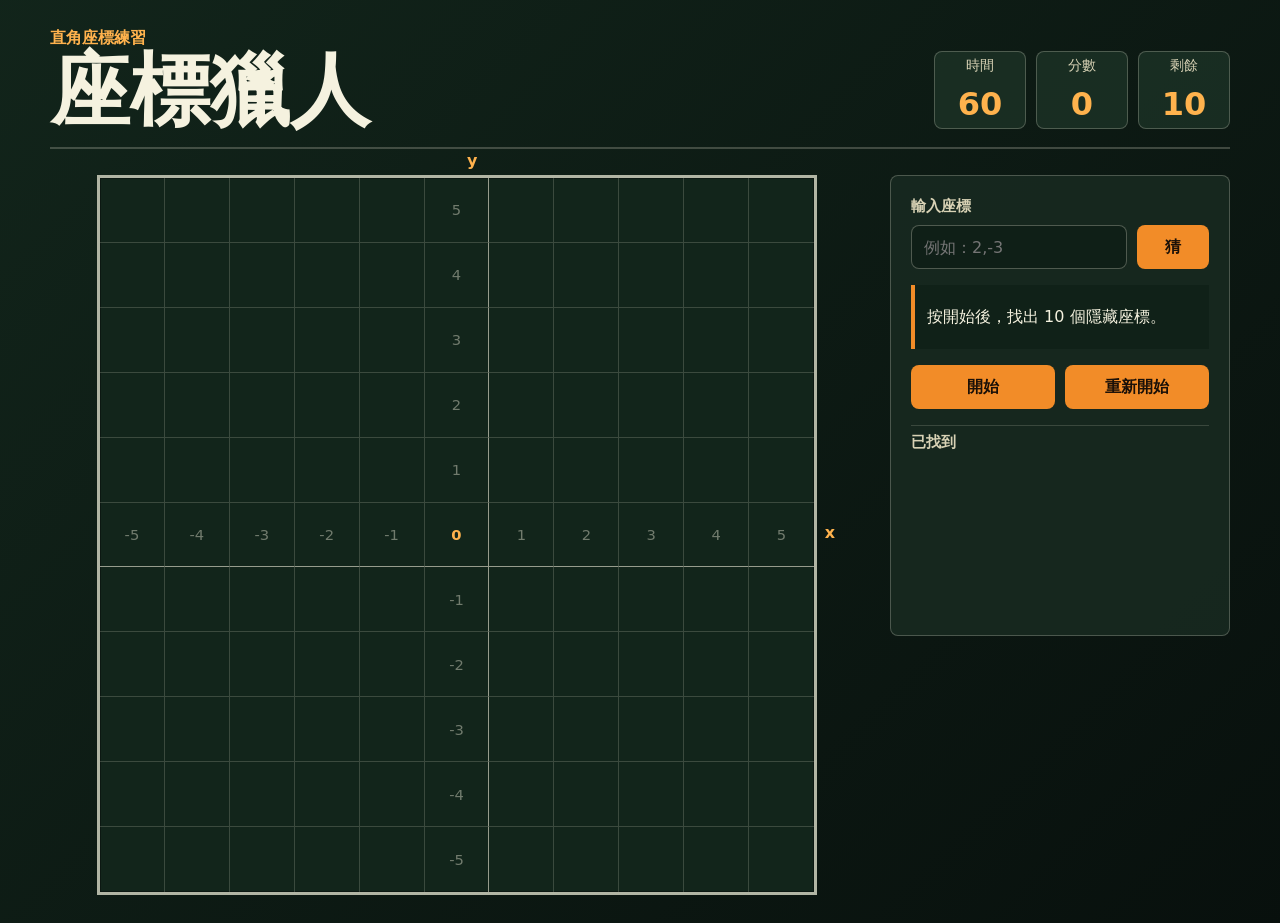
==== index.html @ cbd7c051 "新增座標獵人練習遊戲" ====
<!doctype html>
<html lang="zh-Hant">
  <head>
    <meta charset="utf-8">
    <meta name="viewport" content="width=device-width, initial-scale=1">
    <meta http-equiv="refresh" content="0; url=tools/coordinate-hunter/index.html">
    <title>mathgame</title>
  </head>
  <body>
    <p><a href="tools/coordinate-hunter/index.html">開啟座標獵人</a></p>
  </body>
</html>
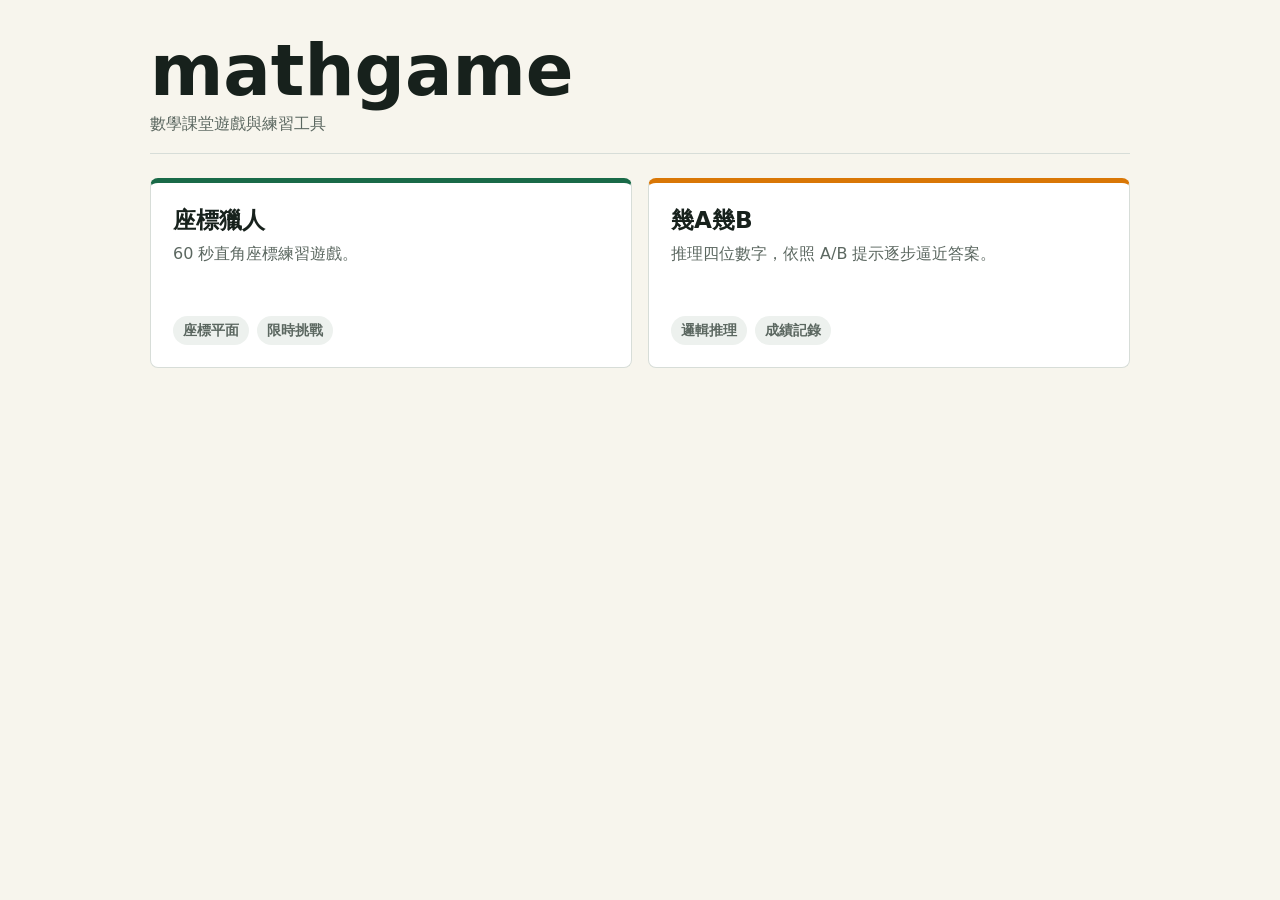
==== commit 98ad59ec: "Add bulls and cows game with Firestore scores" ====
--- a/index.html
+++ b/index.html
@@ -3,10 +3,157 @@
   <head>
     <meta charset="utf-8">
     <meta name="viewport" content="width=device-width, initial-scale=1">
-    <meta http-equiv="refresh" content="0; url=tools/coordinate-hunter/index.html">
     <title>mathgame</title>
+    <style>
+      :root {
+        color-scheme: light;
+        --ink: #17211c;
+        --muted: #5b6760;
+        --line: #d7ddd8;
+        --paper: #f7f5ed;
+        --surface: #ffffff;
+        --green: #196a48;
+        --amber: #d97706;
+        --blue: #2563eb;
+      }
+
+      * {
+        box-sizing: border-box;
+      }
+
+      body {
+        margin: 0;
+        min-height: 100vh;
+        font-family: "Microsoft JhengHei", "Noto Sans TC", system-ui, sans-serif;
+        background: var(--paper);
+        color: var(--ink);
+      }
+
+      main {
+        width: min(980px, calc(100vw - 32px));
+        margin: 0 auto;
+        padding: 36px 0;
+      }
+
+      header {
+        display: flex;
+        justify-content: space-between;
+        gap: 20px;
+        align-items: end;
+        padding-bottom: 18px;
+        border-bottom: 1px solid var(--line);
+      }
+
+      h1 {
+        margin: 0;
+        font-size: clamp(2.1rem, 6vw, 4.4rem);
+        line-height: 1;
+      }
+
+      p {
+        margin: 8px 0 0;
+        color: var(--muted);
+      }
+
+      .tool-grid {
+        display: grid;
+        grid-template-columns: repeat(2, minmax(0, 1fr));
+        gap: 16px;
+        margin-top: 24px;
+      }
+
+      .tool-card {
+        min-height: 190px;
+        display: grid;
+        align-content: space-between;
+        gap: 24px;
+        padding: 22px;
+        border: 1px solid var(--line);
+        border-radius: 8px;
+        background: var(--surface);
+        text-decoration: none;
+        color: inherit;
+      }
+
+      .tool-card:hover,
+      .tool-card:focus-visible {
+        border-color: var(--blue);
+        outline: 0;
+      }
+
+      .tool-card h2 {
+        margin: 0 0 8px;
+        font-size: 1.45rem;
+      }
+
+      .tag-row {
+        display: flex;
+        flex-wrap: wrap;
+        gap: 8px;
+      }
+
+      .tag-row span {
+        border-radius: 999px;
+        padding: 5px 10px;
+        background: #edf1ee;
+        color: var(--muted);
+        font-size: 0.88rem;
+        font-weight: 700;
+      }
+
+      .accent-green {
+        border-top: 5px solid var(--green);
+      }
+
+      .accent-amber {
+        border-top: 5px solid var(--amber);
+      }
+
+      @media (max-width: 680px) {
+        header,
+        .tool-grid {
+          grid-template-columns: 1fr;
+        }
+
+        header {
+          display: grid;
+          align-items: start;
+        }
+      }
+    </style>
   </head>
   <body>
-    <p><a href="tools/coordinate-hunter/index.html">開啟座標獵人</a></p>
+    <main>
+      <header>
+        <div>
+          <h1>mathgame</h1>
+          <p>數學課堂遊戲與練習工具</p>
+        </div>
+      </header>
+
+      <section class="tool-grid" aria-label="工具清單">
+        <a class="tool-card accent-green" href="tools/coordinate-hunter/index.html">
+          <div>
+            <h2>座標獵人</h2>
+            <p>60 秒直角座標練習遊戲。</p>
+          </div>
+          <div class="tag-row">
+            <span>座標平面</span>
+            <span>限時挑戰</span>
+          </div>
+        </a>
+
+        <a class="tool-card accent-amber" href="tools/bulls-and-cows/index.html">
+          <div>
+            <h2>幾A幾B</h2>
+            <p>推理四位數字，依照 A/B 提示逐步逼近答案。</p>
+          </div>
+          <div class="tag-row">
+            <span>邏輯推理</span>
+            <span>成績記錄</span>
+          </div>
+        </a>
+      </section>
+    </main>
   </body>
 </html>
